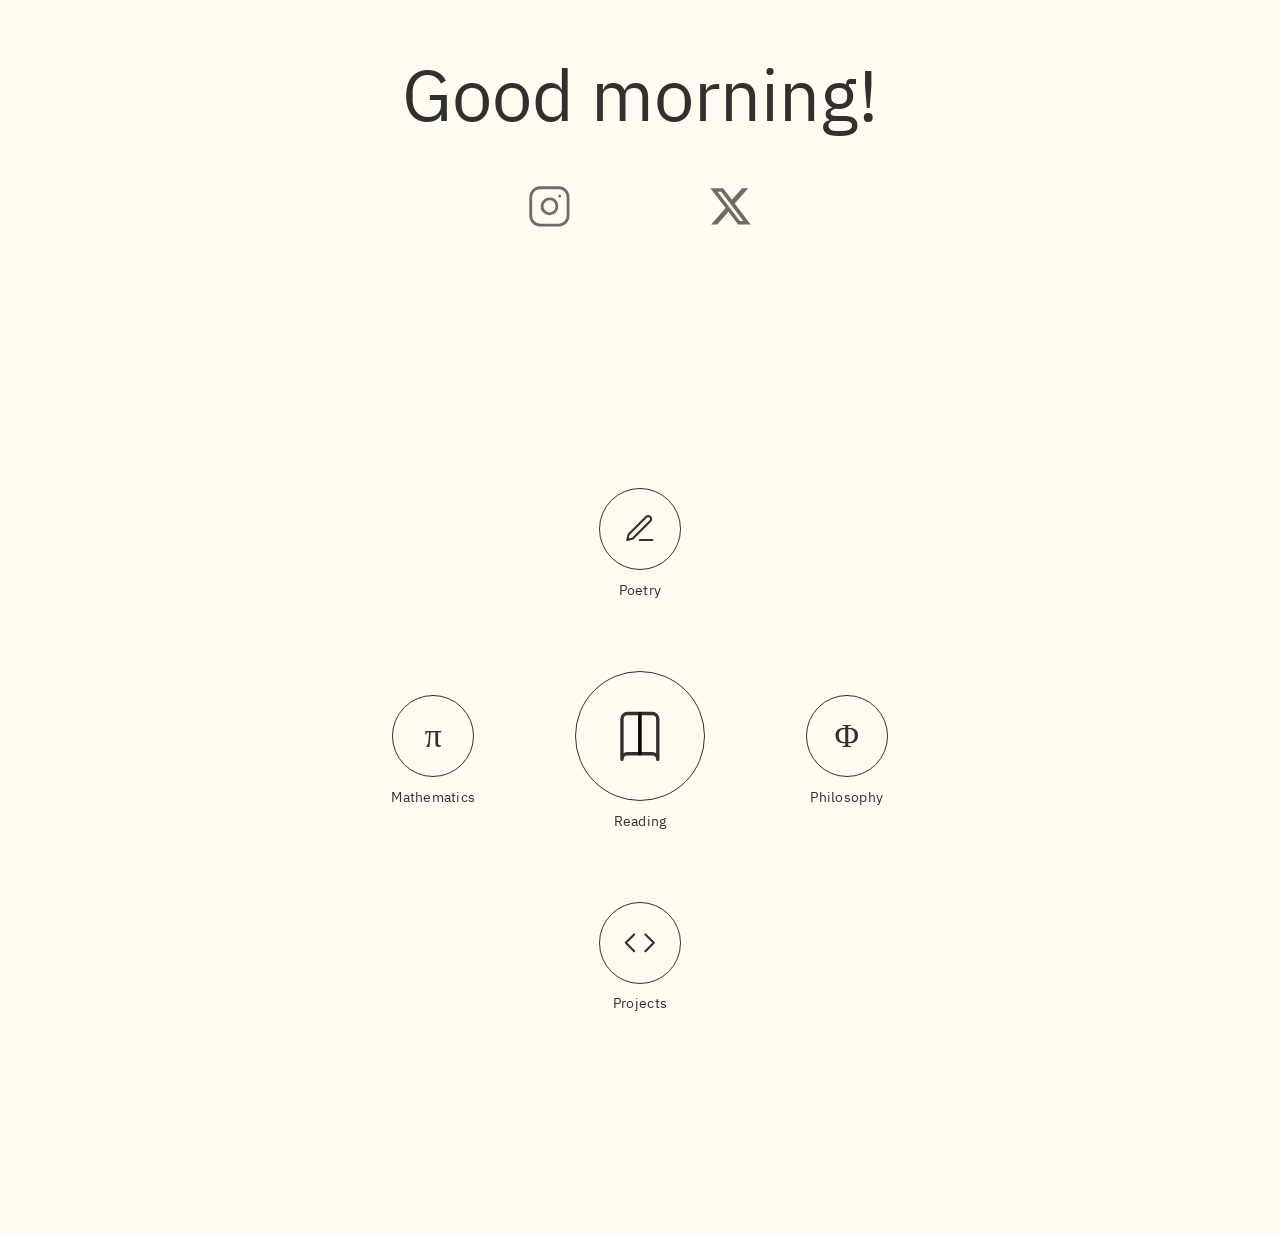
==== index.html @ 91fb3004 "Add page navigation cluster and refine hero styling Switch body/heading font to IBM Plex Sans Thai, " ====
<!DOCTYPE html>
<html lang="en">
<head>
  <meta charset="UTF-8">
  <meta name="viewport" content="width=device-width, initial-scale=1.0">
  <title>Samuel David Adams</title>
  <link rel="stylesheet" href="/style.css">
  <link rel="preconnect" href="https://fonts.googleapis.com">
<link rel="preconnect" href="https://fonts.gstatic.com" crossorigin>
<link href="https://fonts.googleapis.com/css2?family=IBM+Plex+Sans+Thai:wght@100;200;300;400;500;600;700&display=swap" rel="stylesheet">
</head>
<body>
  <div class="hero">
    <div class="hero-content">
      <h1 id="greeting">Welcome!</h1>
      <div class="social-links">
        <a href="https://www.instagram.com/__samuel__adams.x" target="_blank" rel="noopener noreferrer" aria-label="Instagram">
          <svg viewBox="0 0 24 24" fill="none" stroke="currentColor" stroke-width="1.5" stroke-linecap="round" stroke-linejoin="round">
            <rect x="2" y="2" width="20" height="20" rx="5" ry="5"/>
            <path d="M16 11.37A4 4 0 1 1 12.63 8 4 4 0 0 1 16 11.37z"/>
            <line x1="17.5" y1="6.5" x2="17.51" y2="6.5"/>
          </svg>
        </a>
        <a href="https://x.com/__samuel__adams" target="_blank" rel="noopener noreferrer" aria-label="X (Twitter)">
          <svg viewBox="0 0 24 24" fill="currentColor">
            <path d="M18.244 2.25h3.308l-7.227 8.26 8.502 11.24H16.17l-5.214-6.817L4.99 21.75H1.68l7.73-8.835L1.254 2.25H8.08l4.713 6.231zm-1.161 17.52h1.833L7.084 4.126H5.117z"/>
          </svg>
        </a>
      </div>
    </div>
  </div>

  <section class="pages">
    <div class="app-cluster">
      <a class="app-icon app-icon--center" href="reading/" aria-label="Reading" style="--size: 8rem; top: 50%; left: 50%;">
        <span class="app-icon-circle">
          <svg viewBox="0 0 24 24" fill="none" stroke="currentColor" stroke-width="1.5" stroke-linecap="round" stroke-linejoin="round">
            <path d="M4 4.5A2.5 2.5 0 0 1 6.5 2H12v18H6.5A2.5 2.5 0 0 0 4 22.5z"/>
            <path d="M20 4.5A2.5 2.5 0 0 0 17.5 2H12v18h5.5a2.5 2.5 0 0 1 2.5 2.5z"/>
          </svg>
        </span>
        <span class="app-icon-label">Reading</span>
      </a>
      <a class="app-icon" href="poetry/" aria-label="Poetry" style="--size: 5rem; top: 12%; left: 50%;">
        <span class="app-icon-circle">
          <svg viewBox="0 0 24 24" fill="none" stroke="currentColor" stroke-width="1.5" stroke-linecap="round" stroke-linejoin="round">
            <path d="M12 20h9"/>
            <path d="M16.5 3.5a2.121 2.121 0 0 1 3 3L7 19l-4 1 1-4z"/>
          </svg>
        </span>
        <span class="app-icon-label">Poetry</span>
      </a>
      <a class="app-icon" href="philosophy/" aria-label="Philosophy" style="--size: 5rem; top: 50%; left: 88%;">
        <span class="app-icon-circle">
          <span class="app-icon-glyph">&Phi;</span>
        </span>
        <span class="app-icon-label">Philosophy</span>
      </a>
      <a class="app-icon" href="projects/" aria-label="Website Projects" style="--size: 5rem; top: 88%; left: 50%;">
        <span class="app-icon-circle">
          <svg viewBox="0 0 24 24" fill="none" stroke="currentColor" stroke-width="1.5" stroke-linecap="round" stroke-linejoin="round">
            <polyline points="16 18 22 12 16 6"/>
            <polyline points="8 6 2 12 8 18"/>
          </svg>
        </span>
        <span class="app-icon-label">Projects</span>
      </a>
      <a class="app-icon" href="mathematics/" aria-label="Mathematics" style="--size: 5rem; top: 50%; left: 12%;">
        <span class="app-icon-circle">
          <span class="app-icon-glyph">&pi;</span>
        </span>
        <span class="app-icon-label">Mathematics</span>
      </a>
    </div>
  </section>

  <script>
    var hour = new Date().getHours();
    var greeting = hour < 12 ? "Good morning!" : hour < 18 ? "Good afternoon!" : "Good evening!";
    document.getElementById("greeting").textContent = greeting;
  </script>
</body>
</html>
---- style.css ----
body {
  margin: 0;
  padding: 2rem 1.5rem;
  background-color: #fffbf1;
  color: #000000cf;
  font-family: "IBM Plex Sans Thai", sans-serif;
  font-size: 1.125rem;
  line-height: 1.65;
}

.ibm-plex-sans-thai-thin {
  font-family: "IBM Plex Sans Thai", sans-serif;
  font-weight: 100;
  font-style: normal;
}

.ibm-plex-sans-thai-extralight {
  font-family: "IBM Plex Sans Thai", sans-serif;
  font-weight: 200;
  font-style: normal;
}

.ibm-plex-sans-thai-light {
  font-family: "IBM Plex Sans Thai", sans-serif;
  font-weight: 300;
  font-style: normal;
}

.ibm-plex-sans-thai-regular {
  font-family: "IBM Plex Sans Thai", sans-serif;
  font-weight: 400;
  font-style: normal;
}

.ibm-plex-sans-thai-medium {
  font-family: "IBM Plex Sans Thai", sans-serif;
  font-weight: 500;
  font-style: normal;
}

.ibm-plex-sans-thai-semibold {
  font-family: "IBM Plex Sans Thai", sans-serif;
  font-weight: 600;
  font-style: normal;
}

.ibm-plex-sans-thai-bold {
  font-family: "IBM Plex Sans Thai", sans-serif;
  font-weight: 700;
  font-style: normal;
}

h1 {
  font-family: "IBM Plex Sans Thai", sans-serif;
  font-size: clamp(2.25rem, 8vw, 4.5rem);
  font-weight: 400;
  line-height: 1;
  text-align: center;
  letter-spacing: 0;
  margin: 3rem 0 0;
}

article {
  max-width: 65ch;
  margin-inline: auto;
}

.hero {
  position: relative;
  z-index: 0;
  min-height: 100svh;
  display: grid;
  place-items: center;
}

.hero-content {
  display: flex;
  flex-direction: column;
  align-items: center;
  gap: 3rem;
  animation: reveal 0.7s ease-out forwards;
}

@keyframes reveal {
  from {
    opacity: 0;
    transform: translateY(-40vh) translateY(0.75rem);
  }
  to {
    opacity: 1;
    transform: translateY(-40vh) translateY(0);
  }
}

@media (prefers-reduced-motion: reduce) {
  .hero-content {
    animation: none;
    opacity: 1;
    transform: translateY(-40vh);
  }
}

.social-links {
  display: flex;
  justify-content: space-evenly;
  gap: 3.5rem;
  width: 100%;
  max-width: 24rem;
  opacity: 0;
  transform: translateY(1rem);
  animation: slide-in-icons 0.6s ease-out 0.3s forwards;
}

.social-links a {
  display: inline-flex;
  color: inherit;
  opacity: 0.7;
  transition: opacity 0.2s ease, transform 0.2s ease;
}

.social-links a:hover,
.social-links a:focus-visible {
  opacity: 1;
  transform: scale(1.15);
}

.social-links svg {
  width: 2.8rem;
  height: 2.8rem;
}

@keyframes slide-in-icons {
  from {
    opacity: 0;
    transform: translateY(1rem);
  }
  to {
    opacity: 1;
    transform: translateY(0);
  }
}

@media (prefers-reduced-motion: reduce) {
  .social-links {
    animation: none;
    opacity: 1;
    transform: none;
  }
}

.pages {
  position: relative;
  z-index: 1;
  min-height: 100svh;
  margin-top: -70svh;
  display: grid;
  place-items: center;
}

.app-cluster {
  position: relative;
  width: min(90vw, 34rem);
  aspect-ratio: 1 / 1;
}

.app-icon {
  position: absolute;
  transform: translate(-50%, -50%);
  display: flex;
  flex-direction: column;
  align-items: center;
  gap: 0.6rem;
  color: inherit;
  text-decoration: none;
  animation: bounce 2.4s ease-in-out infinite;
}

.app-icon:nth-child(1) { animation-delay: 0s; }
.app-icon:nth-child(2) { animation-delay: 0.2s; }
.app-icon:nth-child(3) { animation-delay: 0.4s; }
.app-icon:nth-child(4) { animation-delay: 0.6s; }
.app-icon:nth-child(5) { animation-delay: 0.8s; }

@keyframes bounce {
  0%, 100% {
    transform: translate(-50%, -50%) translateY(0);
  }
  50% {
    transform: translate(-50%, -50%) translateY(-0.4rem);
  }
}

@media (prefers-reduced-motion: reduce) {
  .app-icon {
    animation: none;
  }
}

.app-icon-circle {
  width: var(--size, 5rem);
  height: var(--size, 5rem);
  border-radius: 50%;
  border: 1.5px solid currentColor;
  display: flex;
  align-items: center;
  justify-content: center;
  transition: transform 0.2s ease;
}

.app-icon:hover .app-icon-circle,
.app-icon:focus-visible .app-icon-circle {
  transform: scale(1.12);
}

.app-icon-circle svg {
  width: 42%;
  height: 42%;
}

.app-icon-glyph {
  font-family: Georgia, 'Times New Roman', serif;
  font-size: calc(var(--size, 5rem) * 0.42);
  line-height: 1;
}

.app-icon-label {
  font-size: 0.85rem;
  letter-spacing: 0.02em;
}
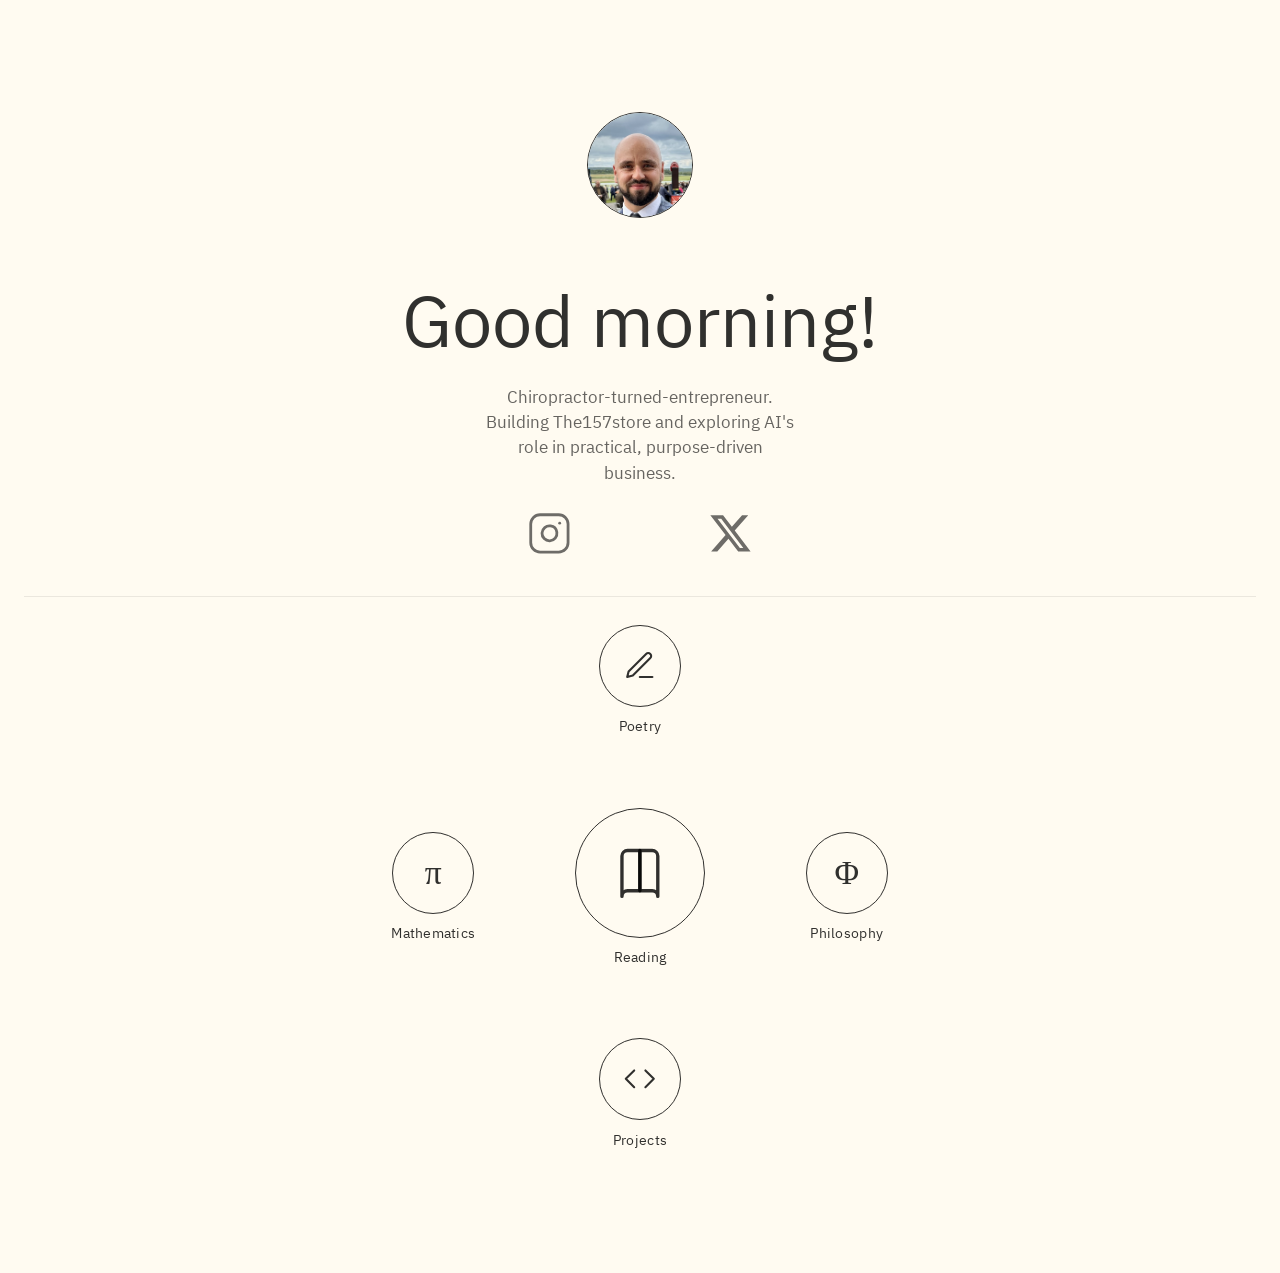
==== commit ed4ba982: "Add profile photo, sticky dock bar, and section divider Add a face-cropped avatar to the hero and do" ====
--- a/index.html
+++ b/index.html
@@ -10,9 +10,36 @@
 <link href="https://fonts.googleapis.com/css2?family=IBM+Plex+Sans+Thai:wght@100;200;300;400;500;600;700&display=swap" rel="stylesheet">
 </head>
 <body>
+  <div id="scroll-sentinel"></div>
+
+  <header class="dock-bar" id="dockBar">
+    <div class="dock-avatar">
+      <img src="assets/avatar.jpg" alt="Samuel David Adams">
+    </div>
+    <span class="dock-title" id="dockGreeting">Welcome!</span>
+    <div class="dock-socials">
+      <a href="https://www.instagram.com/__samuel__adams.x" target="_blank" rel="noopener noreferrer" aria-label="Instagram">
+        <svg viewBox="0 0 24 24" fill="none" stroke="currentColor" stroke-width="1.5" stroke-linecap="round" stroke-linejoin="round">
+          <rect x="2" y="2" width="20" height="20" rx="5" ry="5"/>
+          <path d="M16 11.37A4 4 0 1 1 12.63 8 4 4 0 0 1 16 11.37z"/>
+          <line x1="17.5" y1="6.5" x2="17.51" y2="6.5"/>
+        </svg>
+      </a>
+      <a href="https://x.com/__samuel__adams" target="_blank" rel="noopener noreferrer" aria-label="X (Twitter)">
+        <svg viewBox="0 0 24 24" fill="currentColor">
+          <path d="M18.244 2.25h3.308l-7.227 8.26 8.502 11.24H16.17l-5.214-6.817L4.99 21.75H1.68l7.73-8.835L1.254 2.25H8.08l4.713 6.231zm-1.161 17.52h1.833L7.084 4.126H5.117z"/>
+        </svg>
+      </a>
+    </div>
+  </header>
+
   <div class="hero">
     <div class="hero-content">
+      <div class="avatar">
+        <img src="assets/avatar.jpg" alt="Samuel David Adams">
+      </div>
       <h1 id="greeting">Welcome!</h1>
+      <p class="tagline">Chiropractor-turned-entrepreneur. Building The157store and exploring AI's role in practical, purpose-driven business.</p>
       <div class="social-links">
         <a href="https://www.instagram.com/__samuel__adams.x" target="_blank" rel="noopener noreferrer" aria-label="Instagram">
           <svg viewBox="0 0 24 24" fill="none" stroke="currentColor" stroke-width="1.5" stroke-linecap="round" stroke-linejoin="round">
@@ -78,6 +105,26 @@
     var hour = new Date().getHours();
     var greeting = hour < 12 ? "Good morning!" : hour < 18 ? "Good afternoon!" : "Good evening!";
     document.getElementById("greeting").textContent = greeting;
+    document.getElementById("dockGreeting").textContent = greeting;
+
+    var dockBar = document.getElementById("dockBar");
+    var hero = document.querySelector(".hero");
+    var heroContent = document.querySelector(".hero-content");
+    var sentinel = document.getElementById("scroll-sentinel");
+
+    requestAnimationFrame(function () {
+      requestAnimationFrame(function () {
+        heroContent.classList.add("revealed");
+      });
+    });
+
+    var observer = new IntersectionObserver(function (entries) {
+      var scrolled = !entries[0].isIntersecting;
+      dockBar.classList.toggle("visible", scrolled);
+      heroContent.classList.toggle("faded", scrolled);
+      hero.classList.toggle("collapsed", scrolled);
+    });
+    observer.observe(sentinel);
   </script>
 </body>
 </html>
--- a/style.css
+++ b/style.css
@@ -65,38 +65,159 @@
   margin-inline: auto;
 }
 
+#scroll-sentinel {
+  position: absolute;
+  top: 0;
+  height: 1px;
+  width: 1px;
+}
+
+.dock-bar {
+  position: fixed;
+  top: 0;
+  left: 0;
+  right: 0;
+  z-index: 50;
+  display: flex;
+  align-items: center;
+  justify-content: center;
+  gap: 1.5rem;
+  padding: 0.75rem 1.5rem;
+  background: #fffbf1;
+  border-bottom: 1px solid rgba(0, 0, 0, 0.08);
+  transform: translateY(-100%);
+  opacity: 0;
+  transition: transform 0.35s ease, opacity 0.35s ease;
+  pointer-events: none;
+}
+
+.dock-bar.visible {
+  transform: translateY(0);
+  opacity: 1;
+  pointer-events: auto;
+}
+
+.dock-avatar {
+  width: 2rem;
+  height: 2rem;
+  border-radius: 50%;
+  overflow: hidden;
+  border: 1.5px solid currentColor;
+  flex-shrink: 0;
+}
+
+.dock-avatar img {
+  display: block;
+  width: 100%;
+  height: 100%;
+  object-fit: cover;
+}
+
+.dock-title {
+  font-size: 1.1rem;
+  white-space: nowrap;
+}
+
+.dock-socials {
+  display: flex;
+  align-items: center;
+  gap: 1rem;
+}
+
+.dock-socials a {
+  display: inline-flex;
+  color: inherit;
+  opacity: 0.7;
+  transition: opacity 0.2s ease, transform 0.2s ease;
+}
+
+.dock-socials a:hover,
+.dock-socials a:focus-visible {
+  opacity: 1;
+  transform: scale(1.1);
+}
+
+.dock-socials svg {
+  width: 1.5rem;
+  height: 1.5rem;
+}
+
+@media (prefers-reduced-motion: reduce) {
+  .dock-bar {
+    transition: none;
+  }
+}
+
 .hero {
   position: relative;
   z-index: 0;
-  min-height: 100svh;
   display: grid;
-  place-items: center;
+  grid-template-rows: 1fr;
+  justify-items: center;
+  padding: 5rem 1.5rem 2.5rem;
+  transition: grid-template-rows 0.4s ease;
+}
+
+.hero.collapsed {
+  grid-template-rows: 0fr;
+}
+
+@media (prefers-reduced-motion: reduce) {
+  .hero {
+    transition: none;
+  }
 }
 
 .hero-content {
   display: flex;
   flex-direction: column;
   align-items: center;
-  gap: 3rem;
-  animation: reveal 0.7s ease-out forwards;
-}
-
-@keyframes reveal {
-  from {
-    opacity: 0;
-    transform: translateY(-40vh) translateY(0.75rem);
-  }
-  to {
-    opacity: 1;
-    transform: translateY(-40vh) translateY(0);
-  }
+  gap: 1.5rem;
+  opacity: 0;
+  min-height: 0;
+  overflow: hidden;
+  transform: translateY(0.75rem);
+  transition: opacity 0.7s ease-out, transform 0.7s ease-out;
+}
+
+.avatar {
+  width: 6.5rem;
+  height: 6.5rem;
+  border-radius: 50%;
+  overflow: hidden;
+  border: 1.5px solid currentColor;
+  flex-shrink: 0;
+}
+
+.avatar img {
+  display: block;
+  width: 100%;
+  height: 100%;
+  object-fit: cover;
+}
+
+.tagline {
+  max-width: 32ch;
+  margin: 0;
+  text-align: center;
+  font-size: 1.05rem;
+  line-height: 1.5;
+  color: #00000099;
+}
+
+.hero-content.revealed {
+  opacity: 1;
+  transform: translateY(0);
+}
+
+.hero-content.faded {
+  opacity: 0;
+  pointer-events: none;
 }
 
 @media (prefers-reduced-motion: reduce) {
   .hero-content {
-    animation: none;
-    opacity: 1;
-    transform: translateY(-40vh);
+    transition: none;
   }
 }
 
@@ -151,10 +272,10 @@
 .pages {
   position: relative;
   z-index: 1;
-  min-height: 100svh;
-  margin-top: -70svh;
   display: grid;
   place-items: center;
+  padding: 1.25rem 1.5rem 5rem;
+  border-top: 1px solid rgba(0, 0, 0, 0.08);
 }
 
 .app-cluster {
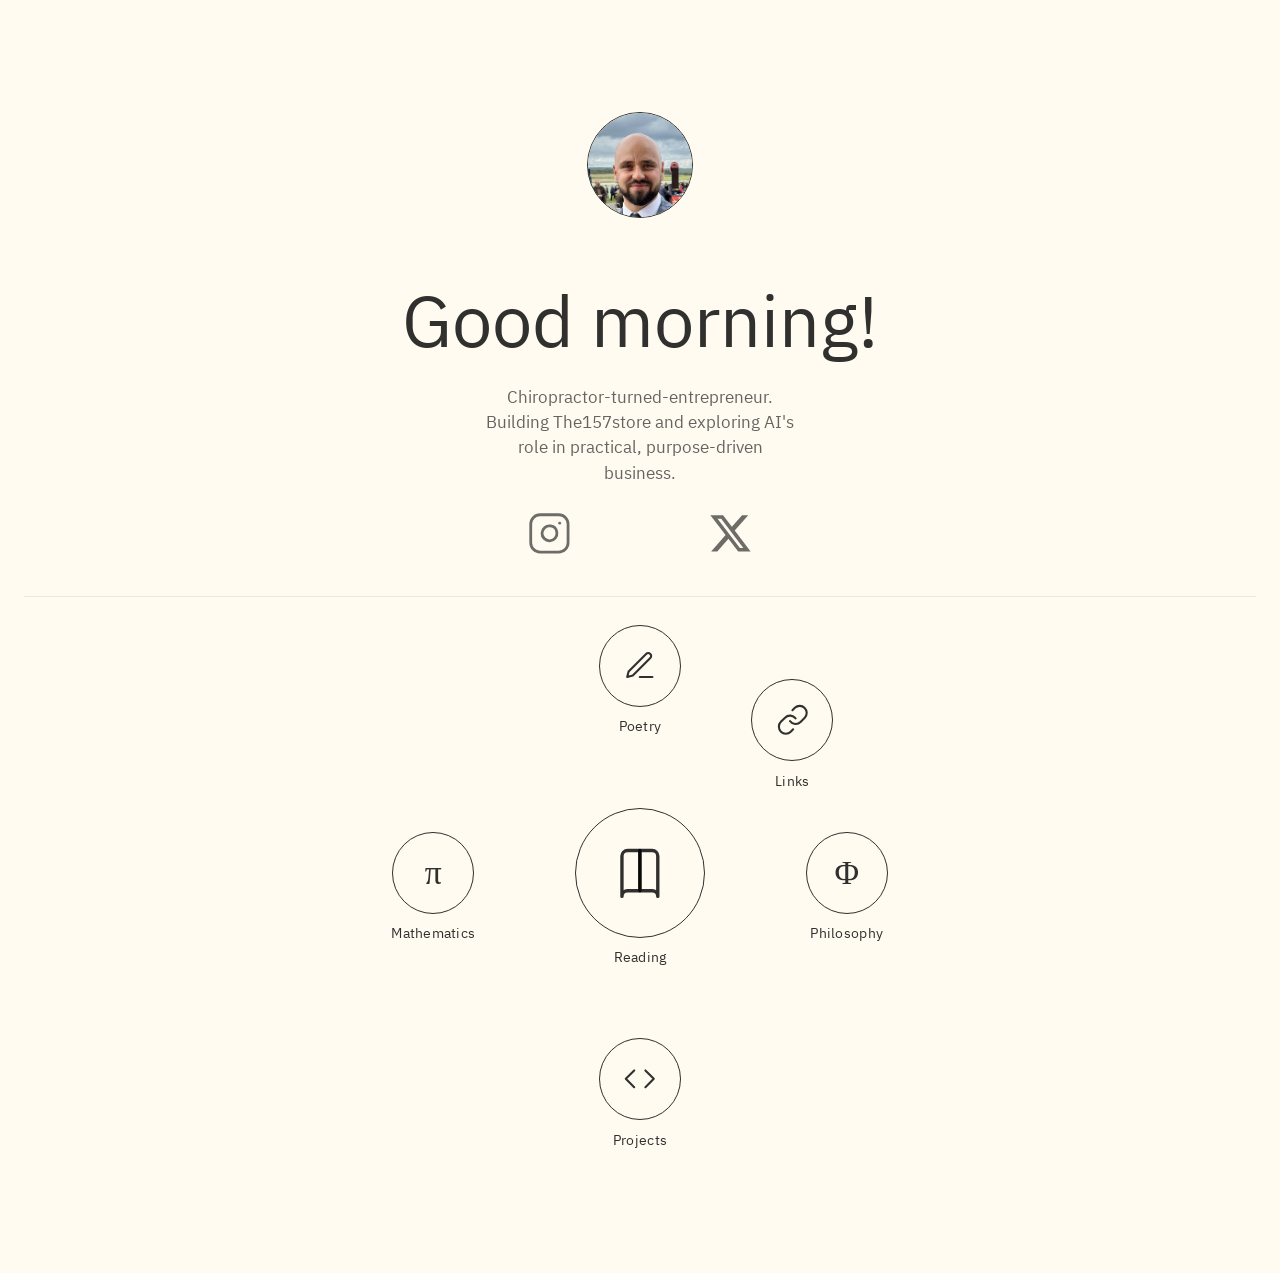
==== commit 320e6734: "Add Links page, responsive icon sizing, and shared page template Add a sixth "Links" icon backed by " ====
--- a/index.html
+++ b/index.html
@@ -59,7 +59,7 @@
 
   <section class="pages">
     <div class="app-cluster">
-      <a class="app-icon app-icon--center" href="reading/" aria-label="Reading" style="--size: 8rem; top: 50%; left: 50%;">
+      <a class="app-icon app-icon--center" href="reading/" aria-label="Reading" style="--size: clamp(5.5rem, 24vw, 8rem); top: 50%; left: 50%;">
         <span class="app-icon-circle">
           <svg viewBox="0 0 24 24" fill="none" stroke="currentColor" stroke-width="1.5" stroke-linecap="round" stroke-linejoin="round">
             <path d="M4 4.5A2.5 2.5 0 0 1 6.5 2H12v18H6.5A2.5 2.5 0 0 0 4 22.5z"/>
@@ -68,7 +68,7 @@
         </span>
         <span class="app-icon-label">Reading</span>
       </a>
-      <a class="app-icon" href="poetry/" aria-label="Poetry" style="--size: 5rem; top: 12%; left: 50%;">
+      <a class="app-icon" href="poetry/" aria-label="Poetry" style="--size: clamp(3.2rem, 14vw, 5rem); top: 12%; left: 50%;">
         <span class="app-icon-circle">
           <svg viewBox="0 0 24 24" fill="none" stroke="currentColor" stroke-width="1.5" stroke-linecap="round" stroke-linejoin="round">
             <path d="M12 20h9"/>
@@ -77,13 +77,13 @@
         </span>
         <span class="app-icon-label">Poetry</span>
       </a>
-      <a class="app-icon" href="philosophy/" aria-label="Philosophy" style="--size: 5rem; top: 50%; left: 88%;">
+      <a class="app-icon" href="philosophy/" aria-label="Philosophy" style="--size: clamp(3.2rem, 14vw, 5rem); top: 50%; left: 88%;">
         <span class="app-icon-circle">
           <span class="app-icon-glyph">&Phi;</span>
         </span>
         <span class="app-icon-label">Philosophy</span>
       </a>
-      <a class="app-icon" href="projects/" aria-label="Website Projects" style="--size: 5rem; top: 88%; left: 50%;">
+      <a class="app-icon" href="projects/" aria-label="Website Projects" style="--size: clamp(3.2rem, 14vw, 5rem); top: 88%; left: 50%;">
         <span class="app-icon-circle">
           <svg viewBox="0 0 24 24" fill="none" stroke="currentColor" stroke-width="1.5" stroke-linecap="round" stroke-linejoin="round">
             <polyline points="16 18 22 12 16 6"/>
@@ -92,11 +92,20 @@
         </span>
         <span class="app-icon-label">Projects</span>
       </a>
-      <a class="app-icon" href="mathematics/" aria-label="Mathematics" style="--size: 5rem; top: 50%; left: 12%;">
+      <a class="app-icon" href="mathematics/" aria-label="Mathematics" style="--size: clamp(3.2rem, 14vw, 5rem); top: 50%; left: 12%;">
         <span class="app-icon-circle">
           <span class="app-icon-glyph">&pi;</span>
         </span>
         <span class="app-icon-label">Mathematics</span>
+      </a>
+      <a class="app-icon" href="links/" aria-label="Links" style="--size: clamp(3.2rem, 14vw, 5rem); top: 22%; left: 78%;">
+        <span class="app-icon-circle">
+          <svg viewBox="0 0 24 24" fill="none" stroke="currentColor" stroke-width="1.5" stroke-linecap="round" stroke-linejoin="round">
+            <path d="M10 13a5 5 0 0 0 7.54.54l3-3a5 5 0 0 0-7.07-7.07l-1.72 1.71"/>
+            <path d="M14 11a5 5 0 0 0-7.54-.54l-3 3a5 5 0 0 0 7.07 7.07l1.71-1.71"/>
+          </svg>
+        </span>
+        <span class="app-icon-label">Links</span>
       </a>
     </div>
   </section>
@@ -108,7 +117,6 @@
     document.getElementById("dockGreeting").textContent = greeting;
 
     var dockBar = document.getElementById("dockBar");
-    var hero = document.querySelector(".hero");
     var heroContent = document.querySelector(".hero-content");
     var sentinel = document.getElementById("scroll-sentinel");
 
@@ -122,7 +130,6 @@
       var scrolled = !entries[0].isIntersecting;
       dockBar.classList.toggle("visible", scrolled);
       heroContent.classList.toggle("faded", scrolled);
-      hero.classList.toggle("collapsed", scrolled);
     });
     observer.observe(sentinel);
   </script>
--- a/style.css
+++ b/style.css
@@ -63,6 +63,89 @@
 article {
   max-width: 65ch;
   margin-inline: auto;
+}
+
+.page-shell {
+  max-width: 42rem;
+  margin-inline: auto;
+}
+
+.back-link {
+  display: inline-block;
+  margin-top: 1rem;
+  color: inherit;
+  opacity: 0.7;
+  text-decoration: none;
+  transition: opacity 0.2s ease;
+}
+
+.back-link:hover,
+.back-link:focus-visible {
+  opacity: 1;
+}
+
+.page-intro {
+  max-width: none;
+  margin: 0.5rem 0 0;
+}
+
+.entry-list {
+  list-style: none;
+  margin: 2.5rem 0 0;
+  padding: 0;
+  max-width: 50ch;
+}
+
+.entry-item {
+  padding: 1.1rem 0;
+  border-bottom: 1px solid rgba(0, 0, 0, 0.1);
+}
+
+.entry-item a {
+  color: inherit;
+  font-size: 1.15rem;
+  text-decoration: none;
+  border-bottom: 1px solid currentColor;
+}
+
+.entry-item a:hover,
+.entry-item a:focus-visible {
+  opacity: 0.7;
+}
+
+.entry-title {
+  font-size: 1.15rem;
+}
+
+.entry-note {
+  margin: 0.4rem 0 0;
+  font-size: 0.95rem;
+  color: #00000099;
+}
+
+.entry-empty {
+  margin-top: 2.5rem;
+  color: #00000099;
+}
+
+.verse {
+  max-width: 40ch;
+  margin: 2.5rem 0 0;
+  font-size: 1.1rem;
+  line-height: 1.8;
+  white-space: pre-line;
+}
+
+.verse + .verse {
+  margin-top: 3rem;
+  padding-top: 3rem;
+  border-top: 1px solid rgba(0, 0, 0, 0.1);
+}
+
+.verse-title {
+  margin: 0 0 1rem;
+  font-style: italic;
+  color: #00000099;
 }
 
 #scroll-sentinel {
@@ -151,21 +234,10 @@
 .hero {
   position: relative;
   z-index: 0;
-  display: grid;
-  grid-template-rows: 1fr;
-  justify-items: center;
+  display: flex;
+  flex-direction: column;
+  align-items: center;
   padding: 5rem 1.5rem 2.5rem;
-  transition: grid-template-rows 0.4s ease;
-}
-
-.hero.collapsed {
-  grid-template-rows: 0fr;
-}
-
-@media (prefers-reduced-motion: reduce) {
-  .hero {
-    transition: none;
-  }
 }
 
 .hero-content {
@@ -174,10 +246,10 @@
   align-items: center;
   gap: 1.5rem;
   opacity: 0;
-  min-height: 0;
   overflow: hidden;
+  max-height: 40rem;
   transform: translateY(0.75rem);
-  transition: opacity 0.7s ease-out, transform 0.7s ease-out;
+  transition: opacity 0.7s ease-out, transform 0.7s ease-out, max-height 0.4s ease;
 }
 
 .avatar {
@@ -213,6 +285,7 @@
 .hero-content.faded {
   opacity: 0;
   pointer-events: none;
+  max-height: 0;
 }
 
 @media (prefers-reduced-motion: reduce) {
@@ -301,6 +374,7 @@
 .app-icon:nth-child(3) { animation-delay: 0.4s; }
 .app-icon:nth-child(4) { animation-delay: 0.6s; }
 .app-icon:nth-child(5) { animation-delay: 0.8s; }
+.app-icon:nth-child(6) { animation-delay: 1s; }
 
 @keyframes bounce {
   0%, 100% {
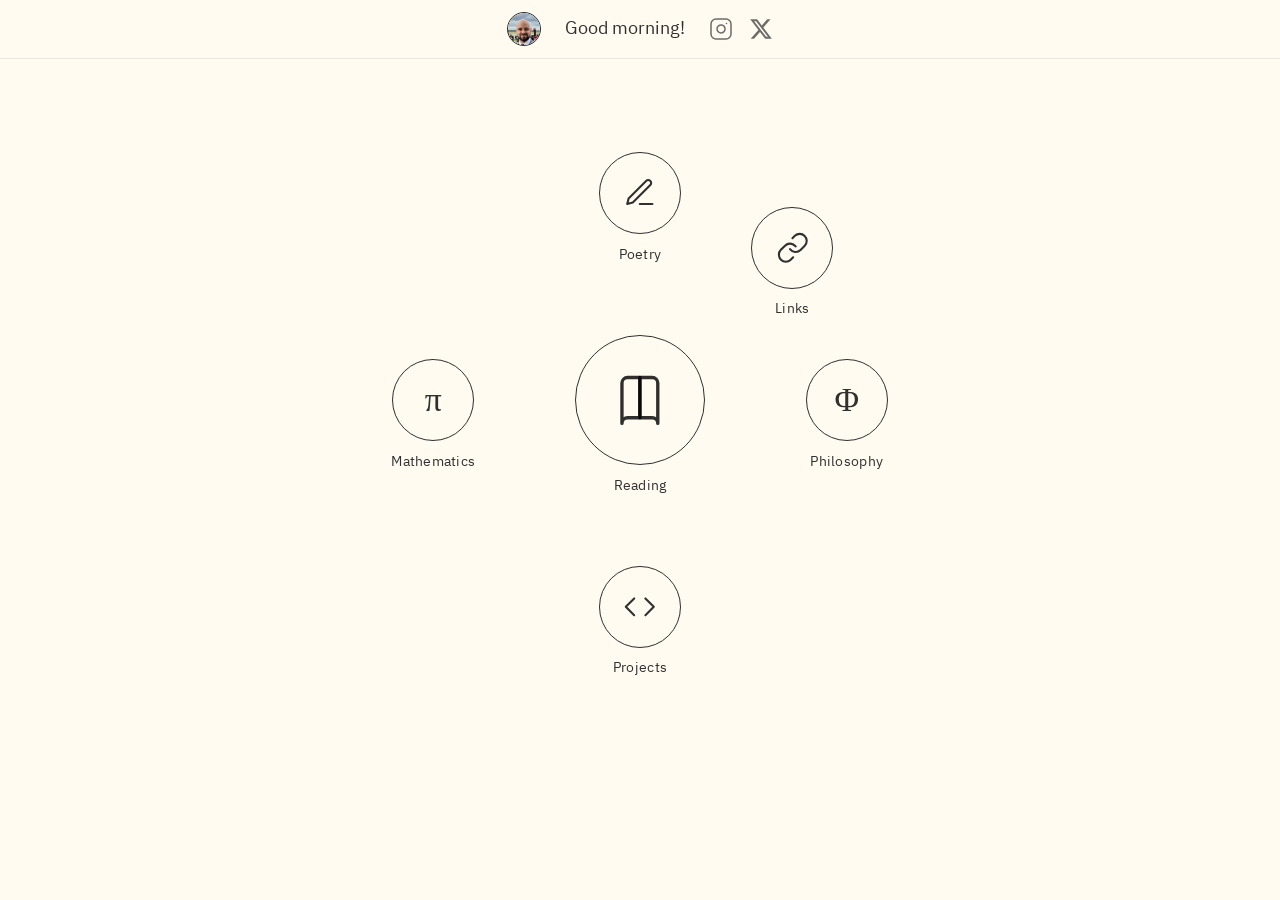
==== commit 0f533e85: "Remove duplicate hero section in favor of permanent dock bar The hero (avatar, greeting, tagline, so" ====
--- a/index.html
+++ b/index.html
@@ -10,8 +10,6 @@
 <link href="https://fonts.googleapis.com/css2?family=IBM+Plex+Sans+Thai:wght@100;200;300;400;500;600;700&display=swap" rel="stylesheet">
 </head>
 <body>
-  <div id="scroll-sentinel"></div>
-
   <header class="dock-bar" id="dockBar">
     <div class="dock-avatar">
       <img src="assets/avatar.jpg" alt="Samuel David Adams">
@@ -32,30 +30,6 @@
       </a>
     </div>
   </header>
-
-  <div class="hero">
-    <div class="hero-content">
-      <div class="avatar">
-        <img src="assets/avatar.jpg" alt="Samuel David Adams">
-      </div>
-      <h1 id="greeting">Welcome!</h1>
-      <p class="tagline">Chiropractor-turned-entrepreneur. Building The157store and exploring AI's role in practical, purpose-driven business.</p>
-      <div class="social-links">
-        <a href="https://www.instagram.com/__samuel__adams.x" target="_blank" rel="noopener noreferrer" aria-label="Instagram">
-          <svg viewBox="0 0 24 24" fill="none" stroke="currentColor" stroke-width="1.5" stroke-linecap="round" stroke-linejoin="round">
-            <rect x="2" y="2" width="20" height="20" rx="5" ry="5"/>
-            <path d="M16 11.37A4 4 0 1 1 12.63 8 4 4 0 0 1 16 11.37z"/>
-            <line x1="17.5" y1="6.5" x2="17.51" y2="6.5"/>
-          </svg>
-        </a>
-        <a href="https://x.com/__samuel__adams" target="_blank" rel="noopener noreferrer" aria-label="X (Twitter)">
-          <svg viewBox="0 0 24 24" fill="currentColor">
-            <path d="M18.244 2.25h3.308l-7.227 8.26 8.502 11.24H16.17l-5.214-6.817L4.99 21.75H1.68l7.73-8.835L1.254 2.25H8.08l4.713 6.231zm-1.161 17.52h1.833L7.084 4.126H5.117z"/>
-          </svg>
-        </a>
-      </div>
-    </div>
-  </div>
 
   <section class="pages">
     <div class="app-cluster">
@@ -113,25 +87,14 @@
   <script>
     var hour = new Date().getHours();
     var greeting = hour < 12 ? "Good morning!" : hour < 18 ? "Good afternoon!" : "Good evening!";
-    document.getElementById("greeting").textContent = greeting;
     document.getElementById("dockGreeting").textContent = greeting;
 
     var dockBar = document.getElementById("dockBar");
-    var heroContent = document.querySelector(".hero-content");
-    var sentinel = document.getElementById("scroll-sentinel");
-
     requestAnimationFrame(function () {
       requestAnimationFrame(function () {
-        heroContent.classList.add("revealed");
+        dockBar.classList.add("visible");
       });
     });
-
-    var observer = new IntersectionObserver(function (entries) {
-      var scrolled = !entries[0].isIntersecting;
-      dockBar.classList.toggle("visible", scrolled);
-      heroContent.classList.toggle("faded", scrolled);
-    });
-    observer.observe(sentinel);
   </script>
 </body>
 </html>
--- a/style.css
+++ b/style.css
@@ -146,13 +146,6 @@
   margin: 0 0 1rem;
   font-style: italic;
   color: #00000099;
-}
-
-#scroll-sentinel {
-  position: absolute;
-  top: 0;
-  height: 1px;
-  width: 1px;
 }
 
 .dock-bar {
@@ -231,124 +224,12 @@
   }
 }
 
-.hero {
-  position: relative;
-  z-index: 0;
-  display: flex;
-  flex-direction: column;
-  align-items: center;
-  padding: 5rem 1.5rem 2.5rem;
-}
-
-.hero-content {
-  display: flex;
-  flex-direction: column;
-  align-items: center;
-  gap: 1.5rem;
-  opacity: 0;
-  overflow: hidden;
-  max-height: 40rem;
-  transform: translateY(0.75rem);
-  transition: opacity 0.7s ease-out, transform 0.7s ease-out, max-height 0.4s ease;
-}
-
-.avatar {
-  width: 6.5rem;
-  height: 6.5rem;
-  border-radius: 50%;
-  overflow: hidden;
-  border: 1.5px solid currentColor;
-  flex-shrink: 0;
-}
-
-.avatar img {
-  display: block;
-  width: 100%;
-  height: 100%;
-  object-fit: cover;
-}
-
-.tagline {
-  max-width: 32ch;
-  margin: 0;
-  text-align: center;
-  font-size: 1.05rem;
-  line-height: 1.5;
-  color: #00000099;
-}
-
-.hero-content.revealed {
-  opacity: 1;
-  transform: translateY(0);
-}
-
-.hero-content.faded {
-  opacity: 0;
-  pointer-events: none;
-  max-height: 0;
-}
-
-@media (prefers-reduced-motion: reduce) {
-  .hero-content {
-    transition: none;
-  }
-}
-
-.social-links {
-  display: flex;
-  justify-content: space-evenly;
-  gap: 3.5rem;
-  width: 100%;
-  max-width: 24rem;
-  opacity: 0;
-  transform: translateY(1rem);
-  animation: slide-in-icons 0.6s ease-out 0.3s forwards;
-}
-
-.social-links a {
-  display: inline-flex;
-  color: inherit;
-  opacity: 0.7;
-  transition: opacity 0.2s ease, transform 0.2s ease;
-}
-
-.social-links a:hover,
-.social-links a:focus-visible {
-  opacity: 1;
-  transform: scale(1.15);
-}
-
-.social-links svg {
-  width: 2.8rem;
-  height: 2.8rem;
-}
-
-@keyframes slide-in-icons {
-  from {
-    opacity: 0;
-    transform: translateY(1rem);
-  }
-  to {
-    opacity: 1;
-    transform: translateY(0);
-  }
-}
-
-@media (prefers-reduced-motion: reduce) {
-  .social-links {
-    animation: none;
-    opacity: 1;
-    transform: none;
-  }
-}
-
 .pages {
   position: relative;
   z-index: 1;
   display: grid;
   place-items: center;
-  padding: 1.25rem 1.5rem 5rem;
-  border-top: 1px solid rgba(0, 0, 0, 0.08);
+  padding: 7rem 1.5rem 5rem;
 }
 
 .app-cluster {
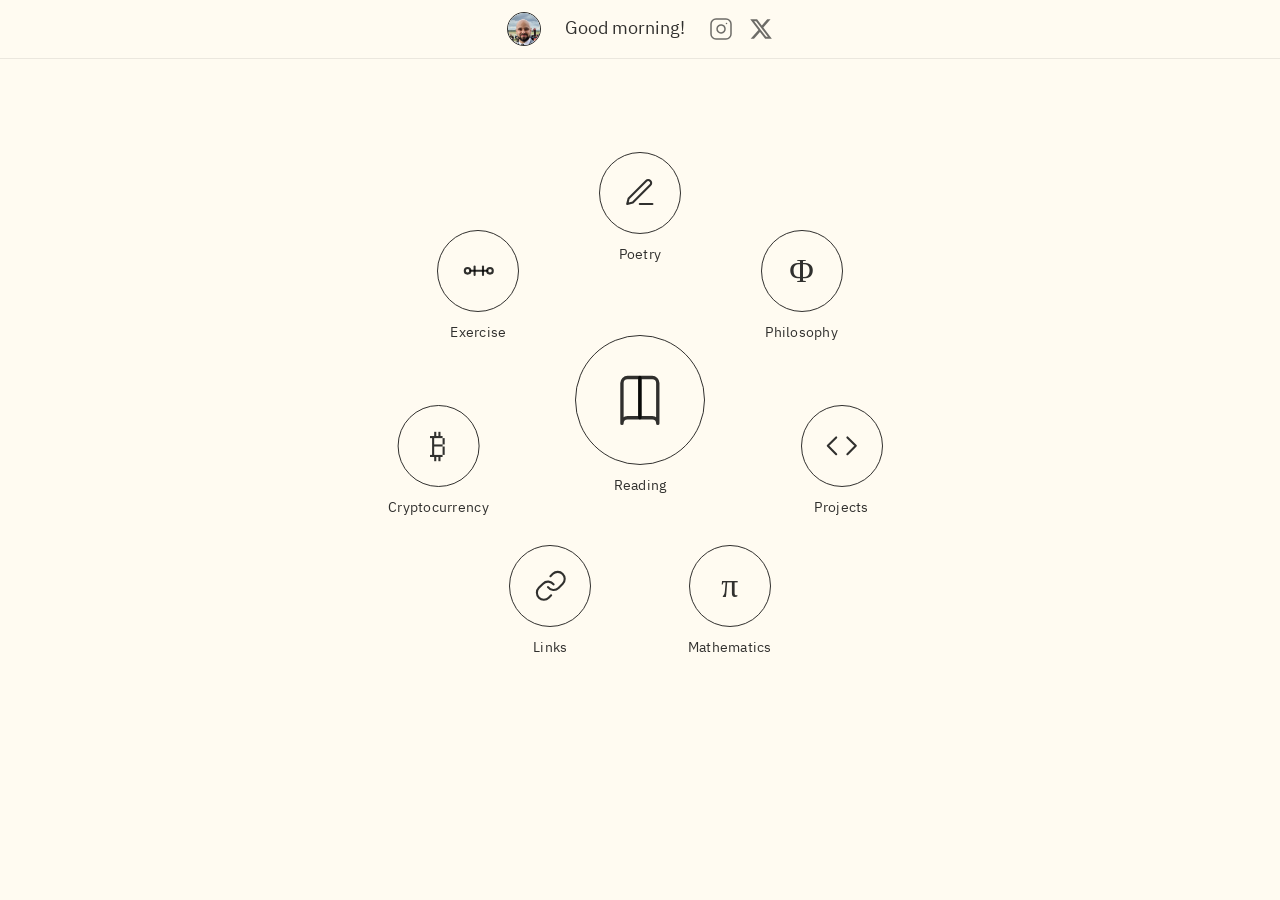
==== commit 05977212: "Auto-spread app-cluster icons evenly, add Cryptocurrency and Exercise pages Satellite icon positions" ====
--- a/index.html
+++ b/index.html
@@ -42,7 +42,7 @@
         </span>
         <span class="app-icon-label">Reading</span>
       </a>
-      <a class="app-icon" href="poetry/" aria-label="Poetry" style="--size: clamp(3.2rem, 14vw, 5rem); top: 12%; left: 50%;">
+      <a class="app-icon" href="poetry/" aria-label="Poetry" style="--size: clamp(3.2rem, 14vw, 5rem);">
         <span class="app-icon-circle">
           <svg viewBox="0 0 24 24" fill="none" stroke="currentColor" stroke-width="1.5" stroke-linecap="round" stroke-linejoin="round">
             <path d="M12 20h9"/>
@@ -51,13 +51,13 @@
         </span>
         <span class="app-icon-label">Poetry</span>
       </a>
-      <a class="app-icon" href="philosophy/" aria-label="Philosophy" style="--size: clamp(3.2rem, 14vw, 5rem); top: 50%; left: 88%;">
+      <a class="app-icon" href="philosophy/" aria-label="Philosophy" style="--size: clamp(3.2rem, 14vw, 5rem);">
         <span class="app-icon-circle">
           <span class="app-icon-glyph">&Phi;</span>
         </span>
         <span class="app-icon-label">Philosophy</span>
       </a>
-      <a class="app-icon" href="projects/" aria-label="Website Projects" style="--size: clamp(3.2rem, 14vw, 5rem); top: 88%; left: 50%;">
+      <a class="app-icon" href="projects/" aria-label="Website Projects" style="--size: clamp(3.2rem, 14vw, 5rem);">
         <span class="app-icon-circle">
           <svg viewBox="0 0 24 24" fill="none" stroke="currentColor" stroke-width="1.5" stroke-linecap="round" stroke-linejoin="round">
             <polyline points="16 18 22 12 16 6"/>
@@ -66,13 +66,13 @@
         </span>
         <span class="app-icon-label">Projects</span>
       </a>
-      <a class="app-icon" href="mathematics/" aria-label="Mathematics" style="--size: clamp(3.2rem, 14vw, 5rem); top: 50%; left: 12%;">
+      <a class="app-icon" href="mathematics/" aria-label="Mathematics" style="--size: clamp(3.2rem, 14vw, 5rem);">
         <span class="app-icon-circle">
           <span class="app-icon-glyph">&pi;</span>
         </span>
         <span class="app-icon-label">Mathematics</span>
       </a>
-      <a class="app-icon" href="links/" aria-label="Links" style="--size: clamp(3.2rem, 14vw, 5rem); top: 22%; left: 78%;">
+      <a class="app-icon" href="links/" aria-label="Links" style="--size: clamp(3.2rem, 14vw, 5rem);">
         <span class="app-icon-circle">
           <svg viewBox="0 0 24 24" fill="none" stroke="currentColor" stroke-width="1.5" stroke-linecap="round" stroke-linejoin="round">
             <path d="M10 13a5 5 0 0 0 7.54.54l3-3a5 5 0 0 0-7.07-7.07l-1.72 1.71"/>
@@ -80,6 +80,24 @@
           </svg>
         </span>
         <span class="app-icon-label">Links</span>
+      </a>
+      <a class="app-icon" href="cryptocurrency/" aria-label="Cryptocurrency" style="--size: clamp(3.2rem, 14vw, 5rem);">
+        <span class="app-icon-circle">
+          <span class="app-icon-glyph">&#8383;</span>
+        </span>
+        <span class="app-icon-label">Cryptocurrency</span>
+      </a>
+      <a class="app-icon" href="exercise/" aria-label="Exercise" style="--size: clamp(3.2rem, 14vw, 5rem);">
+        <span class="app-icon-circle">
+          <svg viewBox="0 0 24 24" fill="none" stroke="currentColor" stroke-width="1.5" stroke-linecap="round" stroke-linejoin="round">
+            <circle cx="4" cy="12" r="2"/>
+            <circle cx="20" cy="12" r="2"/>
+            <line x1="6" y1="12" x2="18" y2="12"/>
+            <line x1="9" y1="9" x2="9" y2="15"/>
+            <line x1="15" y1="9" x2="15" y2="15"/>
+          </svg>
+        </span>
+        <span class="app-icon-label">Exercise</span>
       </a>
     </div>
   </section>
@@ -95,6 +113,17 @@
         dockBar.classList.add("visible");
       });
     });
+
+    var satellites = Array.prototype.slice.call(
+      document.querySelectorAll(".app-icon:not(.app-icon--center)")
+    );
+    var radius = 38;
+    satellites.forEach(function (el, i) {
+      var angle = ((360 / satellites.length) * i - 90) * (Math.PI / 180);
+      el.style.top = (50 + radius * Math.sin(angle)) + "%";
+      el.style.left = (50 + radius * Math.cos(angle)) + "%";
+      el.style.animationDelay = (i * 0.2) + "s";
+    });
   </script>
 </body>
 </html>
--- a/style.css
+++ b/style.css
@@ -250,13 +250,6 @@
   animation: bounce 2.4s ease-in-out infinite;
 }
 
-.app-icon:nth-child(1) { animation-delay: 0s; }
-.app-icon:nth-child(2) { animation-delay: 0.2s; }
-.app-icon:nth-child(3) { animation-delay: 0.4s; }
-.app-icon:nth-child(4) { animation-delay: 0.6s; }
-.app-icon:nth-child(5) { animation-delay: 0.8s; }
-.app-icon:nth-child(6) { animation-delay: 1s; }
-
 @keyframes bounce {
   0%, 100% {
     transform: translate(-50%, -50%) translateY(0);
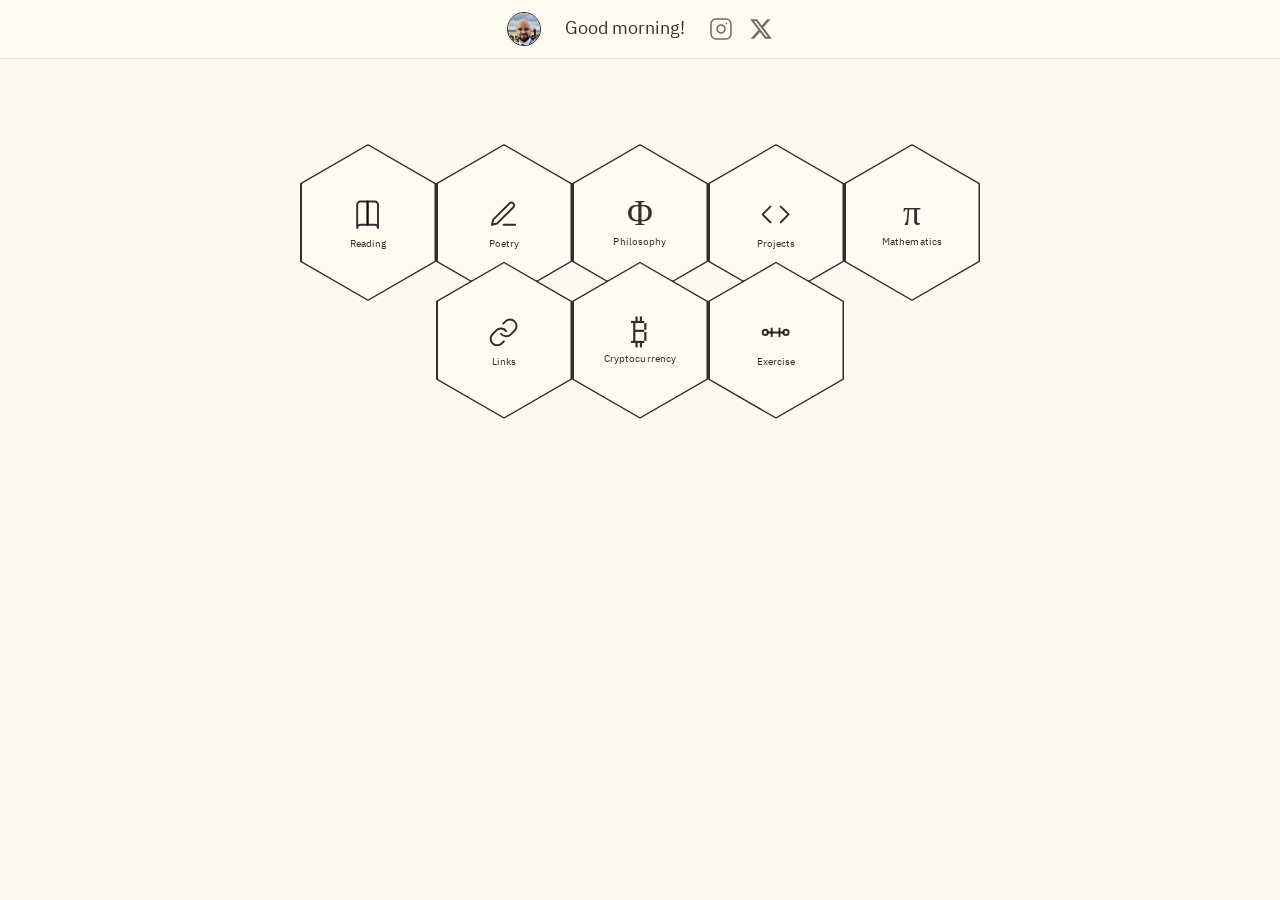
==== commit 16da911e: "Replace circle cluster with a honeycomb; add transitions, tint, favicon Switch the page-icon cluster" ====
--- a/index.html
+++ b/index.html
@@ -4,6 +4,7 @@
   <meta charset="UTF-8">
   <meta name="viewport" content="width=device-width, initial-scale=1.0">
   <title>Samuel David Adams</title>
+  <link rel="icon" type="image/svg+xml" href="/favicon.svg">
   <link rel="stylesheet" href="/style.css">
   <link rel="preconnect" href="https://fonts.googleapis.com">
 <link rel="preconnect" href="https://fonts.gstatic.com" crossorigin>
@@ -32,63 +33,63 @@
   </header>
 
   <section class="pages">
-    <div class="app-cluster">
-      <a class="app-icon app-icon--center" href="reading/" aria-label="Reading" style="--size: clamp(5.5rem, 24vw, 8rem); top: 50%; left: 50%;">
-        <span class="app-icon-circle">
+    <div class="hive">
+      <a class="app-icon" href="reading/" aria-label="Reading">
+        <span class="app-icon-hex">
           <svg viewBox="0 0 24 24" fill="none" stroke="currentColor" stroke-width="1.5" stroke-linecap="round" stroke-linejoin="round">
             <path d="M4 4.5A2.5 2.5 0 0 1 6.5 2H12v18H6.5A2.5 2.5 0 0 0 4 22.5z"/>
             <path d="M20 4.5A2.5 2.5 0 0 0 17.5 2H12v18h5.5a2.5 2.5 0 0 1 2.5 2.5z"/>
           </svg>
+          <span class="app-icon-label">Reading</span>
         </span>
-        <span class="app-icon-label">Reading</span>
       </a>
-      <a class="app-icon" href="poetry/" aria-label="Poetry" style="--size: clamp(3.2rem, 14vw, 5rem);">
-        <span class="app-icon-circle">
+      <a class="app-icon" href="poetry/" aria-label="Poetry">
+        <span class="app-icon-hex">
           <svg viewBox="0 0 24 24" fill="none" stroke="currentColor" stroke-width="1.5" stroke-linecap="round" stroke-linejoin="round">
             <path d="M12 20h9"/>
             <path d="M16.5 3.5a2.121 2.121 0 0 1 3 3L7 19l-4 1 1-4z"/>
           </svg>
+          <span class="app-icon-label">Poetry</span>
         </span>
-        <span class="app-icon-label">Poetry</span>
       </a>
-      <a class="app-icon" href="philosophy/" aria-label="Philosophy" style="--size: clamp(3.2rem, 14vw, 5rem);">
-        <span class="app-icon-circle">
+      <a class="app-icon" href="philosophy/" aria-label="Philosophy">
+        <span class="app-icon-hex">
           <span class="app-icon-glyph">&Phi;</span>
+          <span class="app-icon-label">Philosophy</span>
         </span>
-        <span class="app-icon-label">Philosophy</span>
       </a>
-      <a class="app-icon" href="projects/" aria-label="Website Projects" style="--size: clamp(3.2rem, 14vw, 5rem);">
-        <span class="app-icon-circle">
+      <a class="app-icon" href="projects/" aria-label="Website Projects">
+        <span class="app-icon-hex">
           <svg viewBox="0 0 24 24" fill="none" stroke="currentColor" stroke-width="1.5" stroke-linecap="round" stroke-linejoin="round">
             <polyline points="16 18 22 12 16 6"/>
             <polyline points="8 6 2 12 8 18"/>
           </svg>
+          <span class="app-icon-label">Projects</span>
         </span>
-        <span class="app-icon-label">Projects</span>
       </a>
-      <a class="app-icon" href="mathematics/" aria-label="Mathematics" style="--size: clamp(3.2rem, 14vw, 5rem);">
-        <span class="app-icon-circle">
+      <a class="app-icon" href="mathematics/" aria-label="Mathematics">
+        <span class="app-icon-hex">
           <span class="app-icon-glyph">&pi;</span>
+          <span class="app-icon-label">Mathematics</span>
         </span>
-        <span class="app-icon-label">Mathematics</span>
       </a>
-      <a class="app-icon" href="links/" aria-label="Links" style="--size: clamp(3.2rem, 14vw, 5rem);">
-        <span class="app-icon-circle">
+      <a class="app-icon" href="links/" aria-label="Links">
+        <span class="app-icon-hex">
           <svg viewBox="0 0 24 24" fill="none" stroke="currentColor" stroke-width="1.5" stroke-linecap="round" stroke-linejoin="round">
             <path d="M10 13a5 5 0 0 0 7.54.54l3-3a5 5 0 0 0-7.07-7.07l-1.72 1.71"/>
             <path d="M14 11a5 5 0 0 0-7.54-.54l-3 3a5 5 0 0 0 7.07 7.07l1.71-1.71"/>
           </svg>
+          <span class="app-icon-label">Links</span>
         </span>
-        <span class="app-icon-label">Links</span>
       </a>
-      <a class="app-icon" href="cryptocurrency/" aria-label="Cryptocurrency" style="--size: clamp(3.2rem, 14vw, 5rem);">
-        <span class="app-icon-circle">
+      <a class="app-icon" href="cryptocurrency/" aria-label="Cryptocurrency">
+        <span class="app-icon-hex">
           <span class="app-icon-glyph">&#8383;</span>
+          <span class="app-icon-label">Cryptocurrency</span>
         </span>
-        <span class="app-icon-label">Cryptocurrency</span>
       </a>
-      <a class="app-icon" href="exercise/" aria-label="Exercise" style="--size: clamp(3.2rem, 14vw, 5rem);">
-        <span class="app-icon-circle">
+      <a class="app-icon" href="exercise/" aria-label="Exercise">
+        <span class="app-icon-hex">
           <svg viewBox="0 0 24 24" fill="none" stroke="currentColor" stroke-width="1.5" stroke-linecap="round" stroke-linejoin="round">
             <circle cx="4" cy="12" r="2"/>
             <circle cx="20" cy="12" r="2"/>
@@ -96,17 +97,14 @@
             <line x1="9" y1="9" x2="9" y2="15"/>
             <line x1="15" y1="9" x2="15" y2="15"/>
           </svg>
+          <span class="app-icon-label">Exercise</span>
         </span>
-        <span class="app-icon-label">Exercise</span>
       </a>
     </div>
   </section>
 
+  <script src="/script.js"></script>
   <script>
-    var hour = new Date().getHours();
-    var greeting = hour < 12 ? "Good morning!" : hour < 18 ? "Good afternoon!" : "Good evening!";
-    document.getElementById("dockGreeting").textContent = greeting;
-
     var dockBar = document.getElementById("dockBar");
     requestAnimationFrame(function () {
       requestAnimationFrame(function () {
@@ -114,16 +112,59 @@
       });
     });
 
-    var satellites = Array.prototype.slice.call(
-      document.querySelectorAll(".app-icon:not(.app-icon--center)")
-    );
-    var radius = 38;
-    satellites.forEach(function (el, i) {
-      var angle = ((360 / satellites.length) * i - 90) * (Math.PI / 180);
-      el.style.top = (50 + radius * Math.sin(angle)) + "%";
-      el.style.left = (50 + radius * Math.cos(angle)) + "%";
-      el.style.animationDelay = (i * 0.2) + "s";
+    var hive = document.querySelector(".hive");
+    var icons = Array.prototype.slice.call(hive.children);
+    icons.forEach(function (el, i) {
+      el.style.animationDelay = (i * 0.15) + "s";
     });
+
+    function layoutHive() {
+      // approximates the CSS clamp(5.5rem, 24vw, 8.5rem) used for --hex-w
+      var hexW = Math.min(Math.max(88, window.innerWidth * 0.24), 136);
+      var containerWidth = hive.clientWidth || hexW;
+      var cols = Math.max(1, Math.floor(containerWidth / hexW));
+
+      hive.innerHTML = "";
+      var i = 0;
+      var rowIndex = 0;
+      while (i < icons.length) {
+        var count = rowIndex % 2 === 0 ? cols : Math.max(1, cols - 1);
+        var row = document.createElement("div");
+        row.className = "hive-row";
+        for (var c = 0; c < count && i < icons.length; c++, i++) {
+          row.appendChild(icons[i]);
+        }
+        hive.appendChild(row);
+        rowIndex++;
+      }
+    }
+
+    layoutHive();
+    window.addEventListener("resize", function () {
+      icons.forEach(function (el) {
+        el.style.animation = "none";
+      });
+      layoutHive();
+    });
+
+    var reduceMotion = window.matchMedia("(prefers-reduced-motion: reduce)").matches;
+    if (!reduceMotion) {
+      (function scheduleFlip() {
+        var delay = 4000 + Math.random() * 6000;
+        setTimeout(function () {
+          var hexes = hive.querySelectorAll(".app-icon-hex");
+          if (hexes.length) {
+            var target = hexes[Math.floor(Math.random() * hexes.length)];
+            target.classList.add("flipping");
+            target.addEventListener("animationend", function handler() {
+              target.classList.remove("flipping");
+              target.removeEventListener("animationend", handler);
+            });
+          }
+          scheduleFlip();
+        }, delay);
+      })();
+    }
   </script>
 </body>
-</html>+</html>
--- a/style.css
+++ b/style.css
@@ -6,6 +6,23 @@
   font-family: "IBM Plex Sans Thai", sans-serif;
   font-size: 1.125rem;
   line-height: 1.65;
+  opacity: 0;
+  transition: opacity 0.25s ease, background-color 1s ease;
+}
+
+body.page-loaded {
+  opacity: 1;
+}
+
+body.page-leaving {
+  opacity: 0;
+}
+
+@media (prefers-reduced-motion: reduce) {
+  body {
+    opacity: 1;
+    transition: background-color 1s ease;
+  }
 }
 
 .ibm-plex-sans-thai-thin {
@@ -232,30 +249,41 @@
   padding: 7rem 1.5rem 5rem;
 }
 
-.app-cluster {
-  position: relative;
-  width: min(90vw, 34rem);
-  aspect-ratio: 1 / 1;
-}
-
-.app-icon {
-  position: absolute;
-  transform: translate(-50%, -50%);
+.hive {
+  --hex-w: clamp(5.5rem, 24vw, 8.5rem);
+  --hex-h: calc(var(--hex-w) * 1.1547);
+  width: min(100%, 46rem);
+  margin-inline: auto;
   display: flex;
   flex-direction: column;
   align-items: center;
-  gap: 0.6rem;
+}
+
+.hive-row {
+  display: flex;
+  justify-content: center;
+  margin-top: calc(var(--hex-h) * -0.25);
+}
+
+.hive-row:first-child {
+  margin-top: 0;
+}
+
+.app-icon {
+  display: flex;
   color: inherit;
   text-decoration: none;
-  animation: bounce 2.4s ease-in-out infinite;
-}
-
-@keyframes bounce {
-  0%, 100% {
-    transform: translate(-50%, -50%) translateY(0);
-  }
-  50% {
-    transform: translate(-50%, -50%) translateY(-0.4rem);
+  animation: build-in 0.5s ease-out backwards;
+}
+
+@keyframes build-in {
+  from {
+    opacity: 0;
+    transform: scale(0.5);
+  }
+  to {
+    opacity: 1;
+    transform: scale(1);
   }
 }
 
@@ -265,34 +293,90 @@
   }
 }
 
-.app-icon-circle {
-  width: var(--size, 5rem);
-  height: var(--size, 5rem);
-  border-radius: 50%;
-  border: 1.5px solid currentColor;
-  display: flex;
+.app-icon-hex {
+  position: relative;
+  width: var(--hex-w);
+  height: var(--hex-h);
+  clip-path: polygon(50% 0%, 100% 25%, 100% 75%, 50% 100%, 0% 75%, 0% 25%);
+  background: currentColor;
+  display: flex;
+  flex-direction: column;
   align-items: center;
   justify-content: center;
-  transition: transform 0.2s ease;
-}
-
-.app-icon:hover .app-icon-circle,
-.app-icon:focus-visible .app-icon-circle {
-  transform: scale(1.12);
-}
-
-.app-icon-circle svg {
-  width: 42%;
-  height: 42%;
+  gap: 0.3rem;
+  padding: 0 0.5rem;
+  box-sizing: border-box;
+  text-align: center;
+}
+
+.hive-row {
+  perspective: 600px;
+}
+
+.app-icon-hex.flipping {
+  animation: hex-flip 1s ease-in-out;
+}
+
+@keyframes hex-flip {
+  from {
+    transform: rotateY(0deg);
+  }
+  to {
+    transform: rotateY(360deg);
+  }
+}
+
+@media (prefers-reduced-motion: reduce) {
+  .app-icon-hex.flipping {
+    animation: none;
+  }
+}
+
+.app-icon-hex::before {
+  content: "";
+  position: absolute;
+  inset: 1.5px;
+  clip-path: polygon(50% 0%, 100% 25%, 100% 75%, 50% 100%, 0% 75%, 0% 25%);
+  background: #fffbf1;
+  transition: background 0.2s ease;
+}
+
+.app-icon:hover .app-icon-hex::before,
+.app-icon:focus-visible .app-icon-hex::before {
+  background: transparent;
+}
+
+.app-icon-hex svg,
+.app-icon-hex .app-icon-glyph,
+.app-icon-hex .app-icon-label {
+  position: relative;
+  color: inherit;
+  transition: color 0.2s ease;
+}
+
+.app-icon:hover .app-icon-hex svg,
+.app-icon:hover .app-icon-hex .app-icon-glyph,
+.app-icon:hover .app-icon-hex .app-icon-label,
+.app-icon:focus-visible .app-icon-hex svg,
+.app-icon:focus-visible .app-icon-hex .app-icon-glyph,
+.app-icon:focus-visible .app-icon-hex .app-icon-label {
+  color: #fffbf1;
+}
+
+.app-icon-hex svg {
+  width: 26%;
+  height: 26%;
+  flex-shrink: 0;
 }
 
 .app-icon-glyph {
   font-family: Georgia, 'Times New Roman', serif;
-  font-size: calc(var(--size, 5rem) * 0.42);
+  font-size: calc(var(--hex-w) * 0.26);
   line-height: 1;
 }
 
 .app-icon-label {
-  font-size: 0.85rem;
-  letter-spacing: 0.02em;
+  font-size: 0.65rem;
+  line-height: 1.15;
+  letter-spacing: 0.01em;
 }
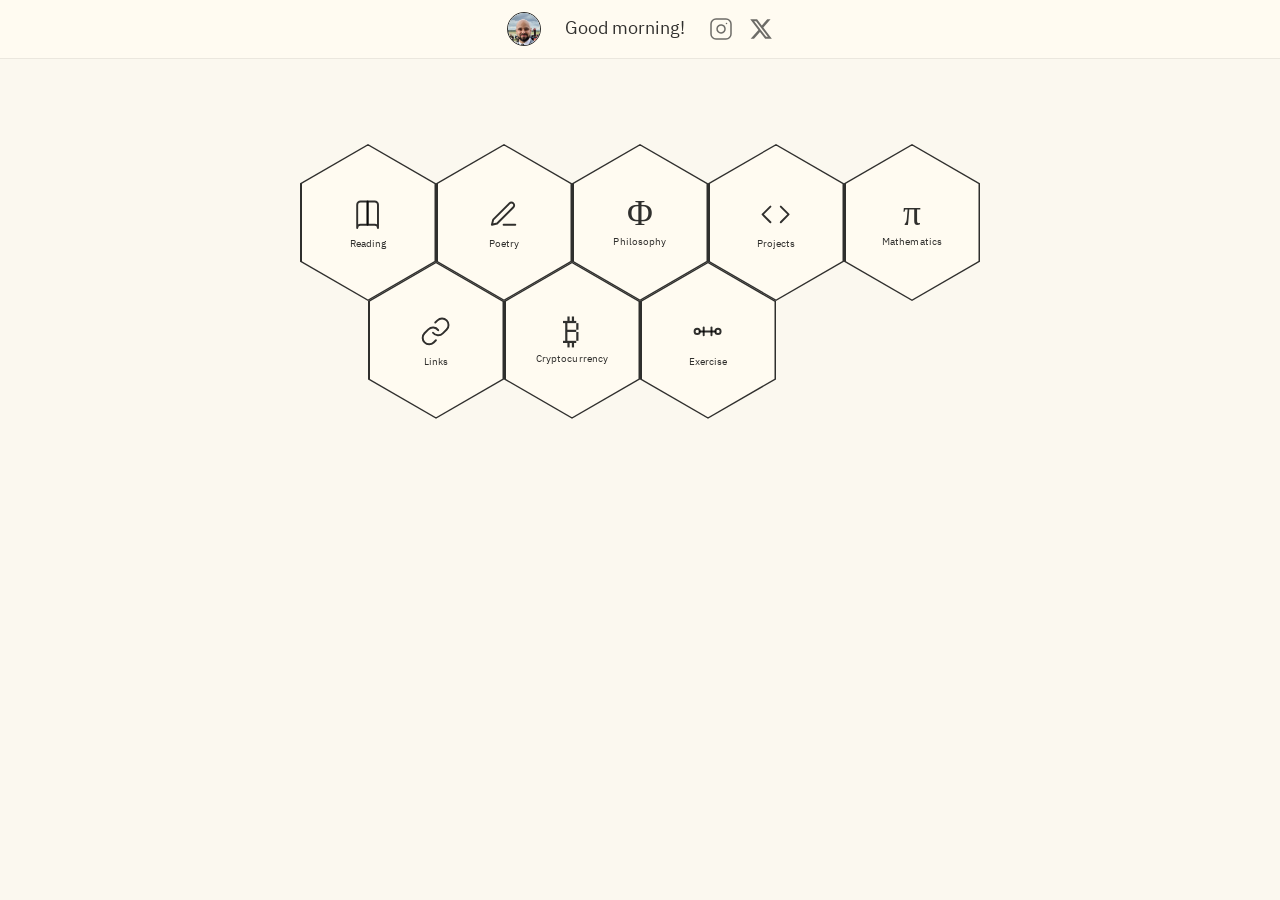
==== commit c41e9feb: "Rebuild honeycomb layout as explicit coordinate system; fix iOS back-nav Replace the flexbox row/mar" ====
--- a/index.html
+++ b/index.html
@@ -121,22 +121,45 @@
     function layoutHive() {
       // approximates the CSS clamp(5.5rem, 24vw, 8.5rem) used for --hex-w
       var hexW = Math.min(Math.max(88, window.innerWidth * 0.24), 136);
+      var hexH = hexW * 1.1547;
+      var rowStep = hexH * 0.75;
       var containerWidth = hive.clientWidth || hexW;
       var cols = Math.max(1, Math.floor(containerWidth / hexW));
 
-      hive.innerHTML = "";
+      // compute every hex's exact (x, y) in an explicit coordinate system —
+      // nothing here depends on flexbox centering or how many items end up
+      // in the last row, so there is no case where two hexes' computed
+      // positions can collide.
+      var placements = [];
       var i = 0;
       var rowIndex = 0;
       while (i < icons.length) {
-        var count = rowIndex % 2 === 0 ? cols : Math.max(1, cols - 1);
-        var row = document.createElement("div");
-        row.className = "hive-row";
+        var isOffset = rowIndex % 2 === 1;
+        var count = isOffset ? Math.max(1, cols - 1) : cols;
+        var rowOffsetX = isOffset ? hexW / 2 : 0;
         for (var c = 0; c < count && i < icons.length; c++, i++) {
-          row.appendChild(icons[i]);
+          placements.push({
+            el: icons[i],
+            x: rowOffsetX + c * hexW,
+            y: rowIndex * rowStep,
+          });
         }
-        hive.appendChild(row);
         rowIndex++;
       }
+
+      if (!placements.length) return;
+
+      var contentWidth = cols * hexW;
+      var xOffset = (containerWidth - contentWidth) / 2;
+      var hiveHeight = (rowIndex - 1) * rowStep + hexH;
+
+      hive.style.height = hiveHeight + "px";
+      placements.forEach(function (p) {
+        p.el.style.left = (p.x + xOffset) + "px";
+        p.el.style.top = p.y + "px";
+        p.el.style.width = hexW + "px";
+        hive.appendChild(p.el);
+      });
     }
 
     layoutHive();
--- a/style.css
+++ b/style.css
@@ -252,24 +252,16 @@
 .hive {
   --hex-w: clamp(5.5rem, 24vw, 8.5rem);
   --hex-h: calc(var(--hex-w) * 1.1547);
+  position: relative;
   width: min(100%, 46rem);
   margin-inline: auto;
-  display: flex;
-  flex-direction: column;
-  align-items: center;
-}
-
-.hive-row {
-  display: flex;
-  justify-content: center;
-  margin-top: calc(var(--hex-h) * -0.25);
-}
-
-.hive-row:first-child {
-  margin-top: 0;
+  perspective: 600px;
 }
 
 .app-icon {
+  position: absolute;
+  top: 0;
+  left: 0;
   display: flex;
   color: inherit;
   text-decoration: none;
@@ -309,10 +301,6 @@
   text-align: center;
 }
 
-.hive-row {
-  perspective: 600px;
-}
-
 .app-icon-hex.flipping {
   animation: hex-flip 1s ease-in-out;
 }
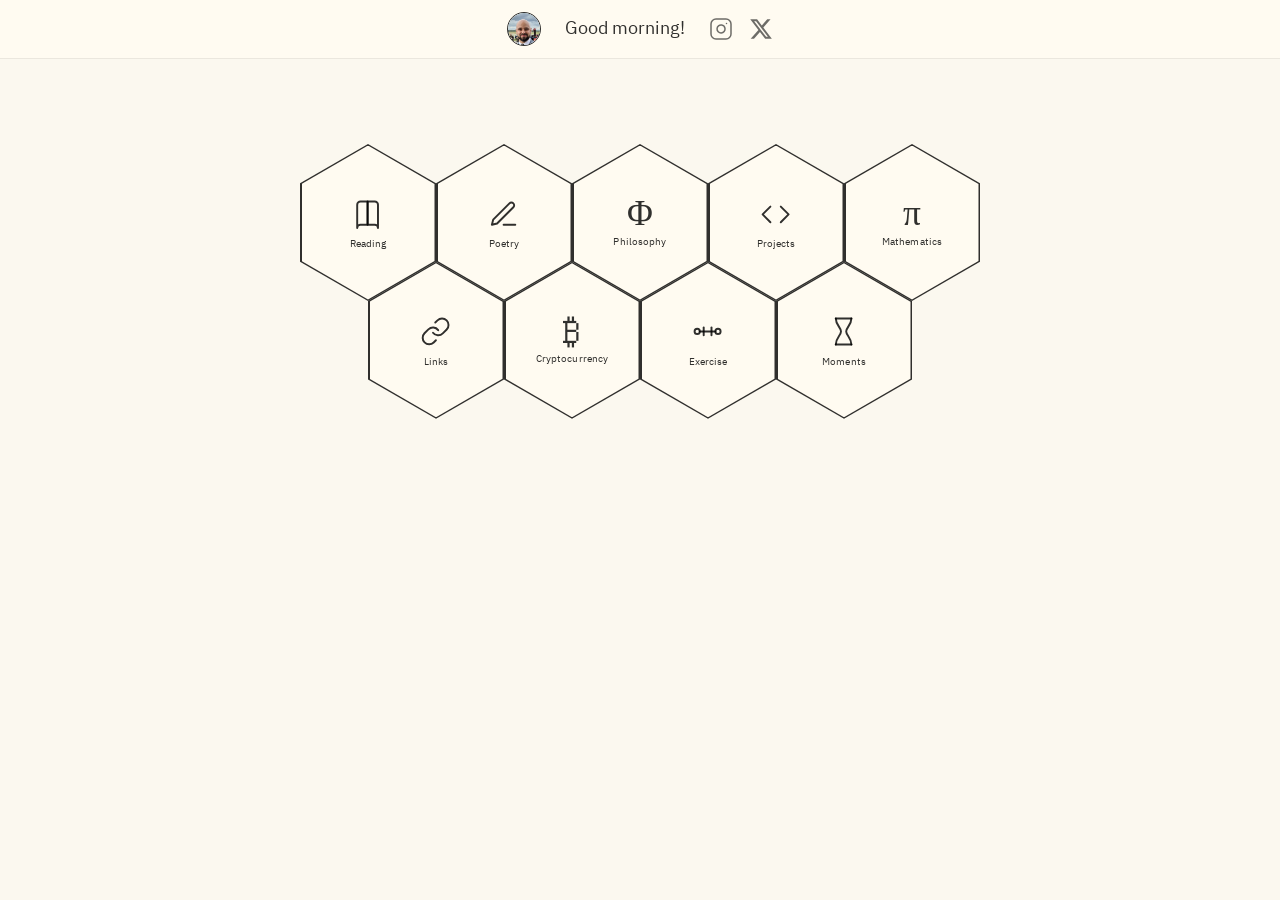
==== commit 86fc7147: "Add Moments page as a hex bookshelf; generalize hive layout; fix flip Add moments/, where each hex a" ====
--- a/index.html
+++ b/index.html
@@ -100,94 +100,20 @@
           <span class="app-icon-label">Exercise</span>
         </span>
       </a>
+      <a class="app-icon" href="moments/" aria-label="Moments">
+        <span class="app-icon-hex">
+          <svg viewBox="0 0 24 24" fill="none" stroke="currentColor" stroke-width="1.5" stroke-linecap="round" stroke-linejoin="round">
+            <path d="M6 2h12"/>
+            <path d="M6 22h12"/>
+            <path d="M6 2c0 5 4 7 4 10s-4 5-4 10"/>
+            <path d="M18 2c0 5-4 7-4 10s4 5 4 10"/>
+          </svg>
+          <span class="app-icon-label">Moments</span>
+        </span>
+      </a>
     </div>
   </section>
 
   <script src="/script.js"></script>
-  <script>
-    var dockBar = document.getElementById("dockBar");
-    requestAnimationFrame(function () {
-      requestAnimationFrame(function () {
-        dockBar.classList.add("visible");
-      });
-    });
-
-    var hive = document.querySelector(".hive");
-    var icons = Array.prototype.slice.call(hive.children);
-    icons.forEach(function (el, i) {
-      el.style.animationDelay = (i * 0.15) + "s";
-    });
-
-    function layoutHive() {
-      // approximates the CSS clamp(5.5rem, 24vw, 8.5rem) used for --hex-w
-      var hexW = Math.min(Math.max(88, window.innerWidth * 0.24), 136);
-      var hexH = hexW * 1.1547;
-      var rowStep = hexH * 0.75;
-      var containerWidth = hive.clientWidth || hexW;
-      var cols = Math.max(1, Math.floor(containerWidth / hexW));
-
-      // compute every hex's exact (x, y) in an explicit coordinate system —
-      // nothing here depends on flexbox centering or how many items end up
-      // in the last row, so there is no case where two hexes' computed
-      // positions can collide.
-      var placements = [];
-      var i = 0;
-      var rowIndex = 0;
-      while (i < icons.length) {
-        var isOffset = rowIndex % 2 === 1;
-        var count = isOffset ? Math.max(1, cols - 1) : cols;
-        var rowOffsetX = isOffset ? hexW / 2 : 0;
-        for (var c = 0; c < count && i < icons.length; c++, i++) {
-          placements.push({
-            el: icons[i],
-            x: rowOffsetX + c * hexW,
-            y: rowIndex * rowStep,
-          });
-        }
-        rowIndex++;
-      }
-
-      if (!placements.length) return;
-
-      var contentWidth = cols * hexW;
-      var xOffset = (containerWidth - contentWidth) / 2;
-      var hiveHeight = (rowIndex - 1) * rowStep + hexH;
-
-      hive.style.height = hiveHeight + "px";
-      placements.forEach(function (p) {
-        p.el.style.left = (p.x + xOffset) + "px";
-        p.el.style.top = p.y + "px";
-        p.el.style.width = hexW + "px";
-        hive.appendChild(p.el);
-      });
-    }
-
-    layoutHive();
-    window.addEventListener("resize", function () {
-      icons.forEach(function (el) {
-        el.style.animation = "none";
-      });
-      layoutHive();
-    });
-
-    var reduceMotion = window.matchMedia("(prefers-reduced-motion: reduce)").matches;
-    if (!reduceMotion) {
-      (function scheduleFlip() {
-        var delay = 4000 + Math.random() * 6000;
-        setTimeout(function () {
-          var hexes = hive.querySelectorAll(".app-icon-hex");
-          if (hexes.length) {
-            var target = hexes[Math.floor(Math.random() * hexes.length)];
-            target.classList.add("flipping");
-            target.addEventListener("animationend", function handler() {
-              target.classList.remove("flipping");
-              target.removeEventListener("animationend", handler);
-            });
-          }
-          scheduleFlip();
-        }, delay);
-      })();
-    }
-  </script>
 </body>
 </html>
--- a/style.css
+++ b/style.css
@@ -1,3 +1,9 @@
+@media (prefers-reduced-motion: no-preference) {
+  html {
+    scroll-behavior: smooth;
+  }
+}
+
 body {
   margin: 0;
   padding: 2rem 1.5rem;
@@ -163,6 +169,67 @@
   margin: 0 0 1rem;
   font-style: italic;
   color: #00000099;
+}
+
+.moment {
+  max-width: 55ch;
+  margin: 2.5rem 0 0;
+  font-size: 1.1rem;
+  line-height: 1.7;
+}
+
+.moment + .moment {
+  margin-top: 3rem;
+  padding-top: 3rem;
+  border-top: 1px solid rgba(0, 0, 0, 0.1);
+}
+
+.moment-title {
+  margin: 0 0 1rem;
+  font-style: italic;
+  color: #00000099;
+}
+
+.moment p {
+  margin: 0 0 1rem;
+}
+
+.moment-reader {
+  margin-top: 2.5rem;
+  min-height: 1px;
+  opacity: 0;
+  transform: translateY(0.5rem);
+  transition: opacity 0.3s ease, transform 0.3s ease;
+}
+
+.moment-reader.is-visible {
+  opacity: 1;
+  transform: translateY(0);
+}
+
+@media (prefers-reduced-motion: reduce) {
+  .moment-reader {
+    transition: none;
+  }
+}
+
+.moment-reader-empty {
+  margin-top: 2.5rem;
+  color: #00000099;
+}
+
+.app-icon.is-open .app-icon-hex::before {
+  background: transparent;
+}
+
+.app-icon.is-open .app-icon-hex svg,
+.app-icon.is-open .app-icon-hex .app-icon-glyph,
+.app-icon.is-open .app-icon-hex .app-icon-label {
+  color: #fffbf1;
+}
+
+.moment p:last-child {
+  margin-bottom: 0;
 }
 
 .dock-bar {
@@ -279,6 +346,23 @@
   }
 }
 
+.notfound-shell {
+  text-align: center;
+}
+
+.notfound-hive {
+  width: auto;
+  height: auto;
+  margin-top: 3rem;
+}
+
+.notfound-home {
+  position: static;
+  flex-direction: column;
+  align-items: center;
+  gap: 0.5rem;
+}
+
 @media (prefers-reduced-motion: reduce) {
   .app-icon {
     animation: none;
@@ -291,6 +375,7 @@
   height: var(--hex-h);
   clip-path: polygon(50% 0%, 100% 25%, 100% 75%, 50% 100%, 0% 75%, 0% 25%);
   background: currentColor;
+  backface-visibility: hidden;
   display: flex;
   flex-direction: column;
   align-items: center;
@@ -351,6 +436,44 @@
   color: #fffbf1;
 }
 
+/* Reusable loading indicator — a thin-outline hex that spins in place.
+   Usage: <span class="hex-spinner" role="status" aria-label="Loading"></span>
+   Resize with style="--spinner-size: 2rem;" if needed. */
+.hex-spinner {
+  --spinner-size: 2.5rem;
+  position: relative;
+  display: inline-block;
+  width: var(--spinner-size);
+  height: calc(var(--spinner-size) * 1.1547);
+  perspective: 400px;
+}
+
+.hex-spinner::before,
+.hex-spinner::after {
+  content: "";
+  position: absolute;
+  clip-path: polygon(50% 0%, 100% 25%, 100% 75%, 50% 100%, 0% 75%, 0% 25%);
+  backface-visibility: hidden;
+  animation: hex-flip 1.2s linear infinite;
+}
+
+.hex-spinner::before {
+  inset: 0;
+  background: currentColor;
+}
+
+.hex-spinner::after {
+  inset: 1.5px;
+  background: #fffbf1;
+}
+
+@media (prefers-reduced-motion: reduce) {
+  .hex-spinner::before,
+  .hex-spinner::after {
+    animation: none;
+  }
+}
+
 .app-icon-hex svg {
   width: 26%;
   height: 26%;
